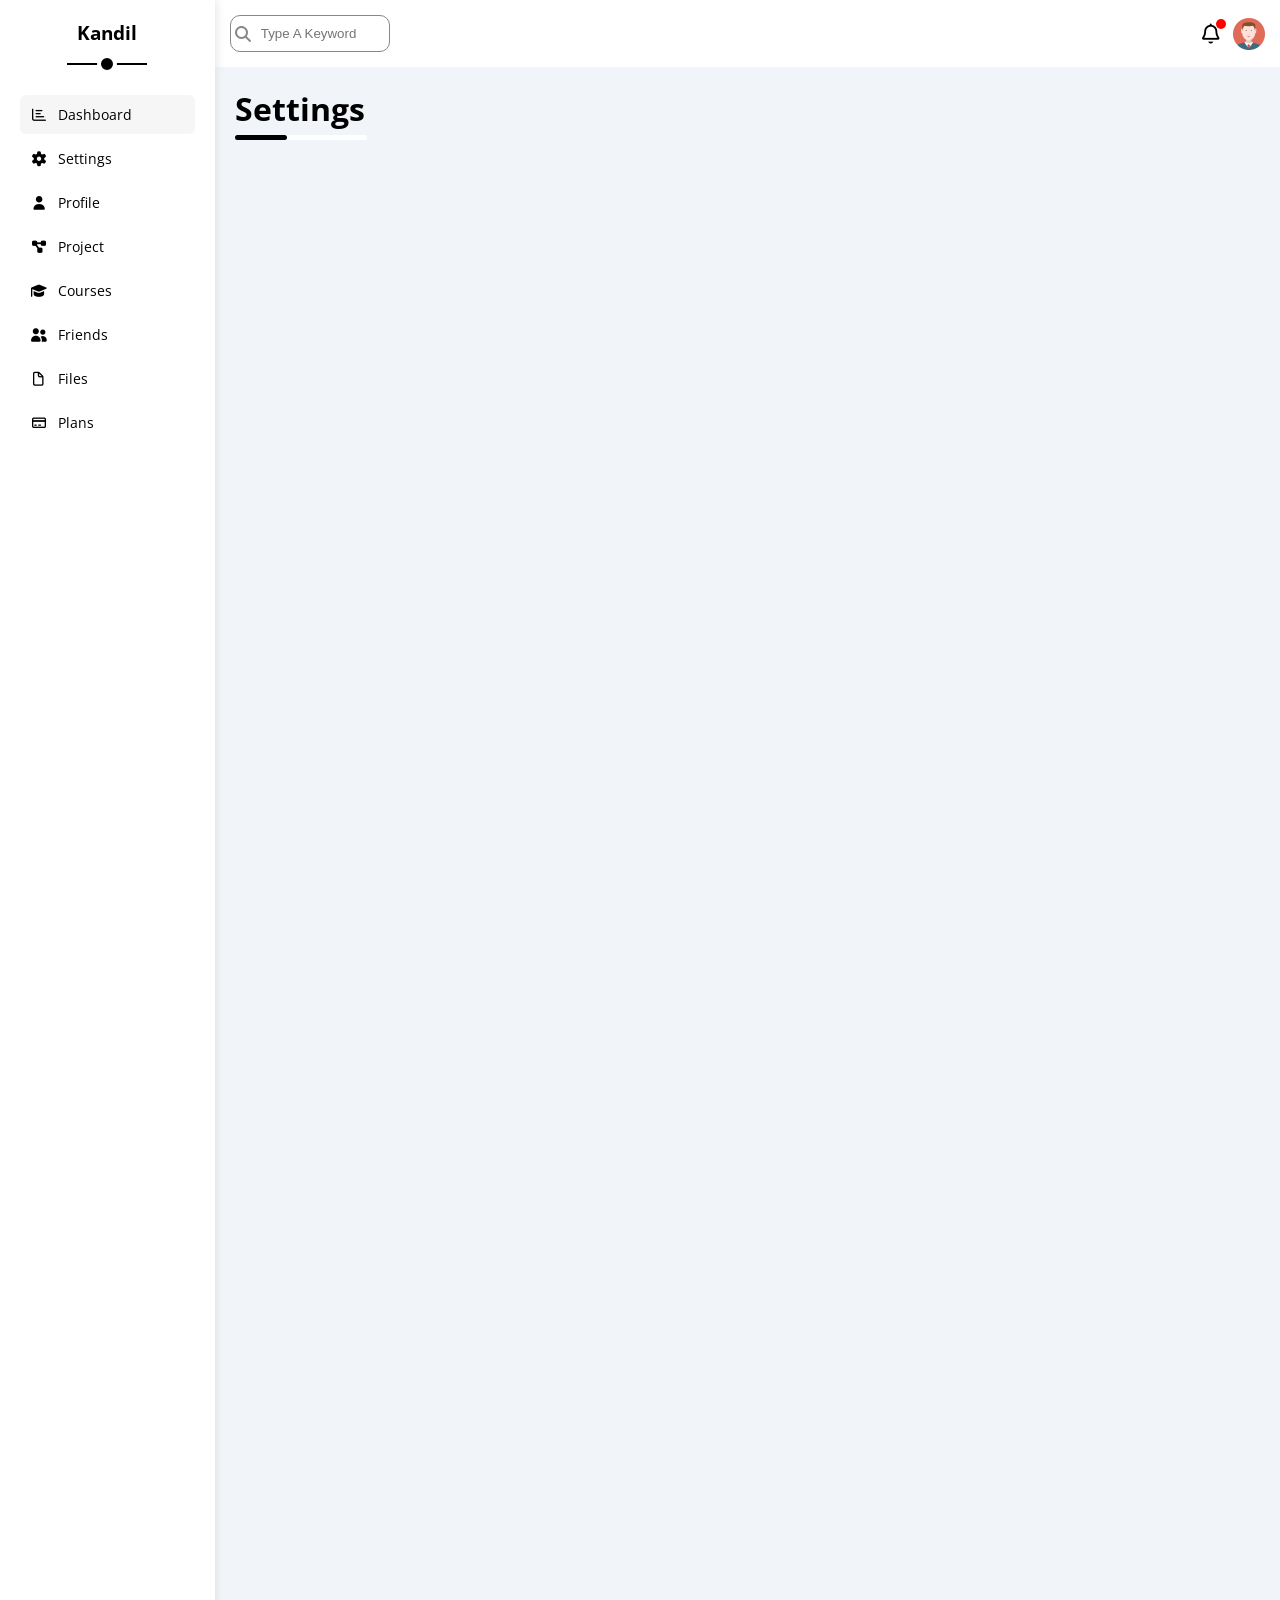
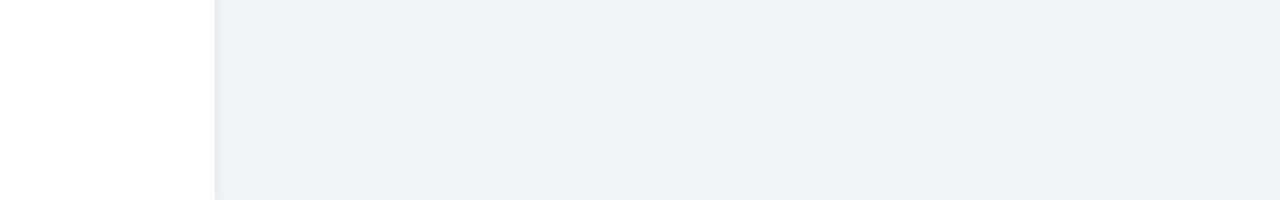
==== settings.html @ 18e1a75b "Template 4 Dashboard" ====
<!doctype html>
<html lang="en">
  <head>
    <meta charset="UTF-8" />
    <meta name="viewport" content="width=device-width, initial-scale=1.0" />
    <!-- Google Fonts -->
    <link rel="preconnect" href="https://fonts.googleapis.com" />
    <link rel="preconnect" href="https://fonts.gstatic.com" crossorigin />
    <link
      href="https://fonts.googleapis.com/css2?family=Open+Sans:ital,wght@0,300..800;1,300..800&display=swap"
      rel="stylesheet"
    />
    <!-- Google Fonts -->
    <!-- Font Awesome -->
    <link rel="stylesheet" href="css/all.min.css" />
    <!-- Font Awesome -->
    <!-- FrameWorke Css -->
    <link rel="stylesheet" href="css/framework.css" />
    <!-- FrameWorke Css -->
    <!-- Master Css -->
    <link rel="stylesheet" href="css/master.css" />
    <!-- Master Css -->
    <title>Kandil | Dashboard</title>
  </head>
  <body>
    <div class="page d-flex">
      <div class="sidebar bg-white p-20 p-relative">
        <h3 class="p-relative txt-center mt-0">Kandil</h3>
        <ul>
          <li>
            <a
              class="active d-flex align-center c-black fs-14 radius-6 p-10"
              href="index.html"
            >
              <i class="fa-regular fa-chart-bar fa-fw"></i>
              <span class="hide-mobile">Dashboard</span>
            </a>
          </li>

          <li>
            <a
              class="d-flex align-center c-black fs-14 radius-6 p-10"
              href="settings.html"
            >
              <i class="fa-solid fa-gear fa-fw"></i>
              <span>Settings</span>
            </a>
          </li>

          <li>
            <a
              class="d-flex align-center c-black fs-14 radius-6 p-10"
              href="profile.html"
            >
              <i class="fa-solid fa-user fa-fw"></i>
              <span>Profile</span>
            </a>
          </li>

          <li>
            <a
              class="d-flex align-center c-black fs-14 radius-6 p-10"
              href="project.html"
            >
              <i class="fa-solid fa-diagram-project fa-fw"></i>
              <span>Project</span>
            </a>
          </li>

          <li>
            <a
              class="d-flex align-center c-black fs-14 radius-6 p-10"
              href="courses.html"
            >
              <i class="fa-solid fa-graduation-cap fa-fw"></i>
              <span>Courses</span>
            </a>
          </li>

          <li>
            <a
              class="d-flex align-center c-black fs-14 radius-6 p-10"
              href="friends.html"
            >
              <i class="fa-solid fa-user-group fa-fw"></i>
              <span>Friends</span>
            </a>
          </li>

          <li>
            <a
              class="d-flex align-center c-black fs-14 radius-6 p-10"
              href="files.html"
            >
              <i class="fa-regular fa-file fa-fw"></i>
              <span>Files</span>
            </a>
          </li>

          <li>
            <a
              class="d-flex align-center c-black fs-14 radius-6 p-10"
              href="plans.html"
            >
              <i class="fa-regular fa-credit-card fa-fw"></i>
              <span>Plans</span>
            </a>
          </li>
        </ul>
      </div>
      <div class="content full-width">
        <div class="head bg-white p-15 flex-between">
          <div class="search p-relative">
            <input type="search" placeholder="Type A Keyword" />
          </div>
          <div class="icons d-flex align-center">
            <span class="notification p-relative">
              <i class="fa-regular fa-bell fa-lg"></i>
            </span>
            <img src="images/avatar.png" alt="avatar image" />
          </div>
        </div>
        <h1 class="p-relative">Settings</h1>

      </div>
    </div>
  </body>
</html>
---- css/framework.css ----
/*Start Box Model */
.d-block {
  display: block;
}
.d-flex {
  display: flex;
}
.justify-center {
  justify-content: center;
}
.align-center {
  align-items: center;
}
.flex-between {
  display: flex;
  justify-content: space-between;
  align-items: center;
}
.d-grid {
  display: grid;
}
.gap-20 {
  gap: 20px;
}
/* End Box Model */
/* Start Padding */
.p-10 {
  padding: 10px;
}
.p-15 {
  padding: 15px;
}
.p-20 {
  padding: 20px;
}
/* End Padding */
/* Start Margin */
.m-20 {
  margin: 20px;
}
.mt-0 {
  margin-top: 0;
}
.mt-5 {
  margin-top: 5px;
}
.mr-10 {
  margin-right: 10px;
}
.mb-10 {
  margin-bottom: 10px;
}
.mb-20 {
  margin-bottom: 20px;
}
/* End Margin */
/* Start Colors */
.bg-white {
  background-color: white;
}
.bg-green {
  background-color: #f6f6f6;
}
.bg-eee {
  background-color: #eee;
}
.c-black {
  color: black;
}
.c-grey {
  color: var(--grey-color);
}
/* End Colors */
/* Start Fonts */
.txt-center {
  text-align: center;
}
.fs-14 {
  font-size: 14px;
}
/* End Fonts */
/* Start Border */
.radius-6 {
  border-radius: 6px;
}
.radius-10 {
  border-radius: 10px;
}
/* End Border */
/* Start Position */
.p-relative {
  position: relative;
}
/* End Position*/
/* Start Width */
.full-width {
  width: 100%;
}
/* End Width */
/* Start Mobile Media */
@media (max-width: 767px) {
  .txt-c-in-mobile {
    text-align: center;
  }
  .d-block-mobile {
    display: block;
  }
  .d-none-mobile {
    display: none;
  }
}
/* End Mobile Media */
.btn-shape {
  font-size: 14px;
  border: 1px solid #eee;
  border-radius: 6px;
  padding: 4px 10px;
  background-color: var(--blue-color);
  color: white;
  cursor: pointer;
}
---- css/master.css ----
:root {
  --blue-color: #0075ff;
  --blue-alt-color: #0d69d5;
  --orang-color: #f59e0b;
  --red-colo: #f44336;
  --grey-color: #888;
}
* {
  box-sizing: border-box;
  padding: 0;
  margin: 0;
}
body {
  font-family: "Open Sans", sans-serif;
}
*:focus {
  outline: none;
}
a {
  text-decoration: none;
}
ul {
  list-style: none;
}

::-webkit-scrollbar {
  width: 15px;
}
::-webkit-scrollbar-track {
  background-color: white;
}
::-webkit-scrollbar-thumb {
  background-color: var(--blue-color);
}
::-webkit-scrollbar-thumb:hover {
  background-color: var(--blue-alt-color);
}
/*Start Sidbar*/
.page {
  background-color: #f1f5f9;
  min-height: 200vh;
}
.sidebar {
  width: 250px;
  box-shadow: 0 0 10px #ddd;
}
.sidebar > h3 {
  margin-bottom: 50px;
}
.sidebar > h3::before {
  content: "";
  position: absolute;
  background-color: black;
  width: 80px;
  height: 2px;
  bottom: -20px;
  left: 50%;
  transform: translateX(-50%);
}
.sidebar > h3::after {
  content: "";
  position: absolute;
  background-color: black;
  width: 12px;
  height: 12px;
  border-radius: 50%;
  left: 50%;
  transform: translateX(-50%);
  bottom: -29px;
  border: 4px solid white;
}
.sidebar ul li a {
  margin-bottom: 5px;
  transition: 0.3s;
}
.sidebar ul li a span {
  font-size: 14px;
  margin-left: 10px;
}
.sidebar ul li a.active,
.sidebar ul li a:hover {
  background-color: #f6f6f6;
}
@media (max-width: 767px) {
  .sidebar {
    width: 58px;
    padding: 10px;
  }
  .sidebar > h3 {
    font-size: 13px;
    margin-bottom: 15px;
  }
  .sidebar > h3::before,
  .sidebar > h3::after {
    display: none;
  }
  .sidebar ul li span {
    display: none;
  }
}
/*End Sidbar*/
/* Start Content => Head */
.content {
  overflow: hidden;
}
.head .search::before {
  content: "\f002";
  position: absolute;
  font-family: "Font Awesome 5 Free";
  font-weight: 900;
  color: var(--grey-color);
  top: 50%;
  left: 5px;
  transform: translateY(-50%);
}
.head .search input {
  padding: 10px;
  padding-left: 30px;
  border: 1px solid var(--grey-color);
  border-radius: 10px;
  width: 160px;
  caret-color: var(--grey-color);
  transition: 0.3s;
}
.head .search input:focus {
  width: 200px;
}
.head .search input:focus::placeholder {
  opacity: 0;
}

.head .icons .notification::before {
  content: "";
  position: absolute;
  width: 10px;
  height: 10px;
  border-radius: 50%;
  background-color: red;
  top: -4px;
  right: -3px;
}
.head .icons img {
  width: 32px;
  height: 32px;
  margin-left: 10px;
}
/* End Content => Head*/
/* Start page Heading */
.page h1 {
  margin: 20px 20px 40px;
}
.page h1::before,
.page h1::after {
  content: "";
  position: absolute;
  height: 3px;
  left: 0;
  bottom: -10px;
  border: 1px solid transparent;
  border-radius: 10px;
}
.page h1::before {
  background-color: white;
  width: 130px;
}
.page h1::after {
  background-color: black;
  width: 50px;
}
/* End page Heading */
/* Start Wrapper */
.wrapper {
  grid-template-columns: repeat(auto-fill, minmax(450px, 1fr));
  margin-left: 20px;
  margin-right: 20px;
}
.wrapper .welcome {
  overflow: hidden;
}
.wrapper .welcome .intro img {
  margin-bottom: -10px;
}
.wrapper .welcome img.avatar {
  width: 64px;
  height: 64px;
  border-radius: 50%;
  border: 4px solid white;
  margin-top: -10px;
  margin-left: 10px;
}
@media (max-width: 767px) {
  .wrapper .welcome img.avatar {
    text-align: center;
    display: block;
    margin: -10px auto;
  }
}
.wrapper .welcome .body {
  margin-top: 20px;
  border-top: 1px solid #eee;
  border-bottom: 1px solid #eee;
}
.wrapper .welcome .visit {
  display: block;
  width: fit-content;
  margin-left: auto;
}
.quik-draft input {
  outline: none;
  border: none;
}
.quik-draft textarea {
  resize: none;
  border: none;
  height: 200px;
}
.quik-draft .save {
  display: block;
  width: fit-content;
  margin-left: auto;
  margin-top: 10px;
}
@media (max-width: 767px) {
  .wrapper {
    grid-template-columns: minmax(200px, 1fr);
  }
}
/* End Wrapper */
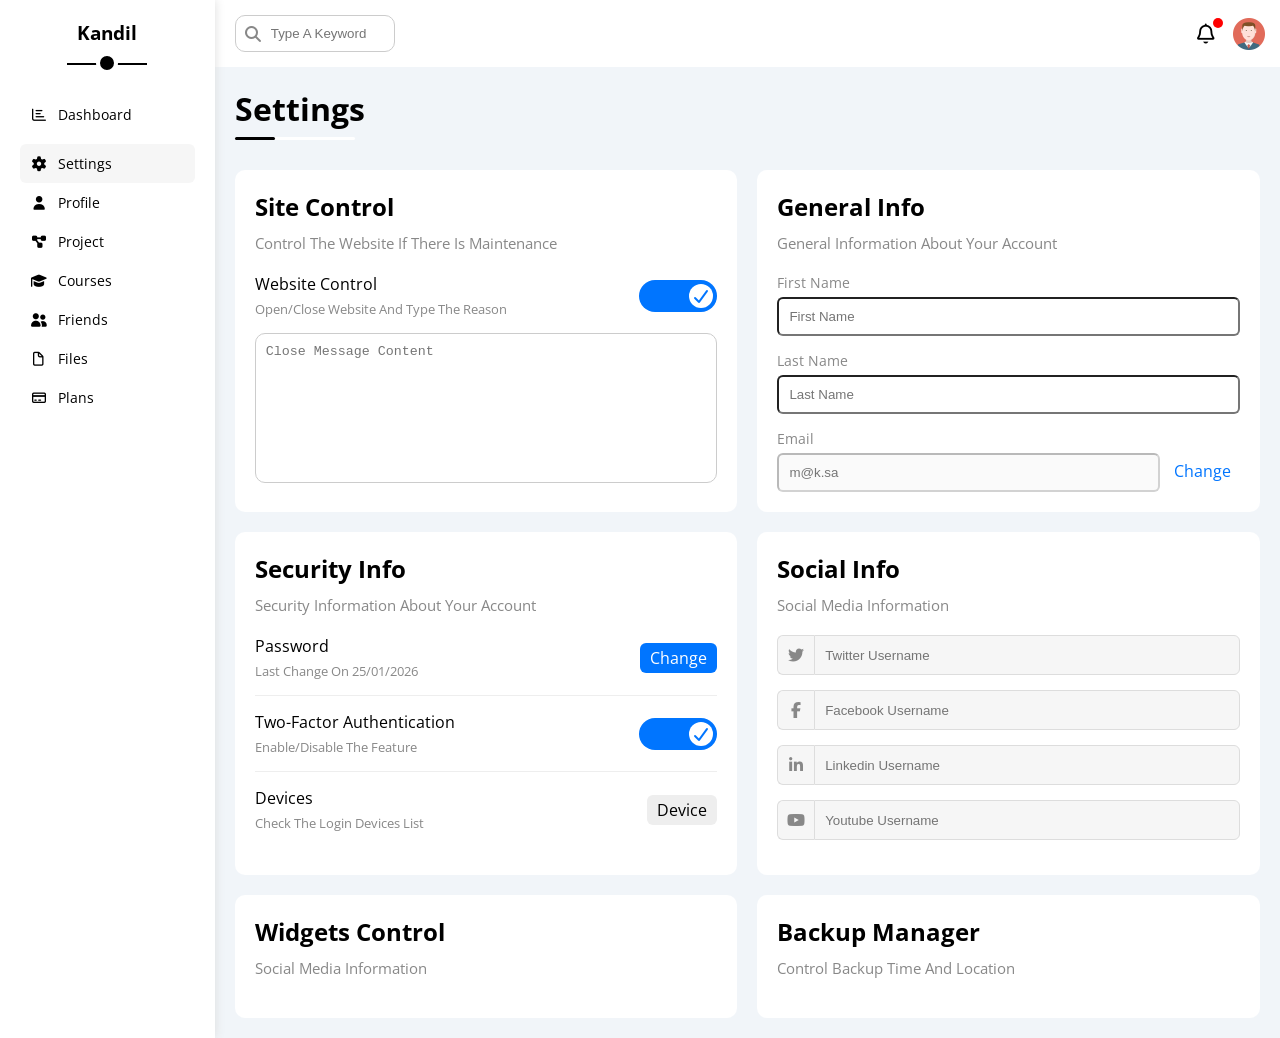
==== commit 07251069: "Add Security Info And Social Info" ====
--- a/settings.html
+++ b/settings.html
@@ -22,24 +22,26 @@
     <!-- Master Css -->
     <title>Kandil | Dashboard</title>
   </head>
+
   <body>
     <div class="page d-flex">
+      <!-- Start Sidebar -->
       <div class="sidebar bg-white p-20 p-relative">
-        <h3 class="p-relative txt-center mt-0">Kandil</h3>
+        <h3 class="m-0 txt-center p-relative">Kandil</h3>
         <ul>
           <li>
             <a
+              class="d-flex align-center fs-14 c-black radius-6 p-10 mb-10"
+              href="index.html"
+            >
+              <i class="fa-regular fa-chart-bar fa-fw"></i>
+              <span class="">Dashboard</span>
+            </a>
+          </li>
+
+          <li>
+            <a
               class="active d-flex align-center c-black fs-14 radius-6 p-10"
-              href="index.html"
-            >
-              <i class="fa-regular fa-chart-bar fa-fw"></i>
-              <span class="hide-mobile">Dashboard</span>
-            </a>
-          </li>
-
-          <li>
-            <a
-              class="d-flex align-center c-black fs-14 radius-6 p-10"
               href="settings.html"
             >
               <i class="fa-solid fa-gear fa-fw"></i>
@@ -108,10 +110,14 @@
           </li>
         </ul>
       </div>
-      <div class="content full-width">
+      <!-- End Sidebar -->
+
+      <!-- Start Content -->
+      <div class="content w-full">
+        <!-- Start Head -->
         <div class="head bg-white p-15 flex-between">
           <div class="search p-relative">
-            <input type="search" placeholder="Type A Keyword" />
+            <input class="p-10" type="search" placeholder="Type A Keyword" />
           </div>
           <div class="icons d-flex align-center">
             <span class="notification p-relative">
@@ -120,9 +126,194 @@
             <img src="images/avatar.png" alt="avatar image" />
           </div>
         </div>
+        <!-- End Head -->
+
+        <!-- Start Heading -->
         <h1 class="p-relative">Settings</h1>
-
+        <!-- End Heading -->
+
+        <!-- Start Wrapper -->
+        <div class="wrapper d-grid gap-20">
+          <!-- Start  Box Site Control -->
+          <div class="site-control p-20 bg-white radius-10">
+            <h2 class="mt-0 mb-10">Site Control</h2>
+            <p class="mt-0 mb-20 c-grey fs-15">
+              Control The Website If There Is Maintenance
+            </p>
+
+            <div class="flex-between mb-15">
+              <div class="web-control">
+                <span class="mt-0 mb-10">Website Control</span>
+                <p class="mt-5 mb-0 c-grey fs-13">
+                  Open/Close Website And Type The Reason
+                </p>
+              </div>
+
+              <div>
+                <label for="toggle">
+                  <input
+                    type="checkbox"
+                    id="toggle"
+                    class="toggle-checkbox"
+                    checked
+                  />
+                  <div class="toggle-switch"></div>
+                </label>
+              </div>
+            </div>
+
+            <textarea placeholder="Close Message Content"></textarea>
+          </div>
+          <!-- End  Box Site Control -->
+
+          <!-- Start General Info -->
+          <div class="general-info p-20 bg-white radius-10">
+            <h2 class="mt-0 mb-10">General Info</h2>
+            <p class="mt-0 mb-20 c-grey fs-15">
+              General Information About Your Account
+            </p>
+
+            <div class="mb-15">
+              <label for="fname" class="d-block mb-5 fs-14 c-grey"
+                >First Name</label
+              >
+              <input
+                type="text"
+                id="fname"
+                class="d-block w-full radius-6 p-10 border-ccc"
+                placeholder="First Name"
+              />
+            </div>
+
+            <div class="mb-15">
+              <label for="lname" class="d-block mb-5 fs-14 c-grey"
+                >Last Name</label
+              >
+              <input
+                type="text"
+                id="lname"
+                class="d-block w-full radius-6 p-10 border-ccc"
+                placeholder="Last Name"
+              />
+            </div>
+
+            <div>
+              <label for="email" class="d-block mb-5 fs-14 c-grey">Email</label>
+              <input
+                type="email"
+                id="email"
+                class="email radius-6 p-10 border-ccc w-full mr-10"
+                placeholder="m@k.sa"
+                disabled
+              />
+              <a href="#" class="c-blue">Change</a>
+            </div>
+          </div>
+          <!-- End General Info -->
+
+          <!-- Start Security Info -->
+          <div class="security-info p-20 bg-white radius-10">
+            <h2 class="mt-0 mb-10">Security Info</h2>
+            <p class="mt-0 mb-20 c-grey fs-15">
+              Security Information About Your Account
+            </p>
+            <div class="security-box mb-15 flex-between">
+              <div>
+                <span>Password</span>
+                <p class="c-grey fs-13 mt-5 mb-0">Last Change On 25/01/2026</p>
+              </div>
+              <a href="#" class="btn-shape c-white bg-blue change">Change</a>
+            </div>
+            <div class="security-box mb-15 flex-between">
+              <div>
+                <span>Two-Factor Authentication </span>
+                <p class="c-grey fs-13 mt-5 mb-0">Enable/Disable The Feature</p>
+              </div>
+              <label for="pass">
+                <input
+                  type="checkbox"
+                  id="pass"
+                  class="toggle-checkbox"
+                  checked
+                />
+                <div class="toggle-switch"></div>
+              </label>
+            </div>
+            <div class="security-box flex-between">
+              <div>
+                <span>Devices</span>
+                <p class="c-grey fs-13 mt-5 mb-0">
+                  Check The Login Devices List
+                </p>
+              </div>
+              <a href="#" class="btn-shape c-black bg-eee">Device</a>
+            </div>
+          </div>
+          <!-- End Security Info -->
+
+          <!-- Start Social Info -->
+          <div class="social-info p-20 bg-white radius-10">
+
+            <h2 class="mt-0 mb-10">Social Info</h2>
+            <p class="mt-0 mb-20 c-grey fs-15">Social Media Information</p>
+
+            <div class="social-box d-flex align-center mb-15">
+              <i class="fa-brands fa-twitter flex-center c-grey"></i>
+              <input
+                type="text"
+                placeholder="Twitter Username"
+                class="p-10 w-full twitter"
+              />
+            </div>
+
+            <div class="social-box d-flex align-center mb-15">
+              <i class="fa-brands fa-facebook-f flex-center c-grey"></i>
+              <input
+                type="text"
+                placeholder="Facebook Username"
+                class="p-10 w-full facebook"
+              />
+            </div>
+
+            <div class="social-box d-flex align-center mb-15">
+              <i class="fa-brands fa-linkedin-in flex-center c-grey"></i>
+              <input
+                type="text"
+                placeholder="Linkedin Username"
+                class="p-10 w-full linkedin"
+              />
+            </div>
+
+            <div class="social-box d-flex align-center mb-15">
+              <i class="fa-brands fa-youtube flex-center c-grey"></i>
+              <input
+                type="text"
+                placeholder="Youtube Username"
+                class="p-10 w-full youtube"
+              />
+            </div>
+          </div>
+          <!-- End Social Info -->
+
+          <!-- Start Widgets Control -->
+          <div class="widgets-control p-20 bg-white radius-10">
+            <h2 class="mt-0 mb-10">Widgets Control</h2>
+            <p class="mt-0 mb-20 c-grey fs-15">Social Media Information</p>
+          </div>
+          <!-- End Widgets Control -->
+
+          <!-- Start Backup Manager -->
+          <div class="backup-manager p-20 bg-white radius-10">
+            <h2 class="mt-0 mb-10">Backup Manager</h2>
+            <p class="mt-0 mb-20 c-grey fs-15">
+              Control Backup Time And Location
+            </p>
+          </div>
+          <!-- End Backup Manager -->
+        </div>
+        <!-- End Wrapper -->
       </div>
+      <!-- End Content -->
     </div>
   </body>
 </html>
--- a/css/framework.css
+++ b/css/framework.css
@@ -1,4 +1,15 @@
+:root {
+  --blue-color: #0075ff;
+  --blue-alt-color: #0d69d5;
+  --orange-color: #f59e0b;
+  --green-color: #22c55e;
+  --red-color: #f44336;
+  --grey-color: #888;
+}
 /*Start Box Model */
+.d-none {
+  display: none;
+}
 .d-block {
   display: block;
 }
@@ -8,14 +19,25 @@
 .justify-center {
   justify-content: center;
 }
+.space-between {
+  justify-content: space-between;
+}
 .align-center {
   align-items: center;
+}
+.f-wrap {
+  flex-wrap: wrap;
 }
 .flex-between {
   display: flex;
   justify-content: space-between;
   align-items: center;
 }
+.flex-center {
+  display: flex;
+  justify-content: center;
+  align-items: center;
+}
 .d-grid {
   display: grid;
 }
@@ -23,7 +45,11 @@
   gap: 20px;
 }
 /* End Box Model */
+
 /* Start Padding */
+.p-0 {
+  padding: 0;
+}
 .p-10 {
   padding: 10px;
 }
@@ -33,8 +59,36 @@
 .p-20 {
   padding: 20px;
 }
+.p-40 {
+  padding: 40px;
+}
+.pt-15 {
+  padding-top: 15px;
+}
+.pt-20 {
+  padding-top: 20px;
+}
+.pr-10 {
+  padding-right: 10px;
+}
+.pb-15 {
+  padding-bottom: 15px;
+}
+.pb-10 {
+  padding-bottom: 10px;
+}
+.pb-20 {
+  padding-bottom: 20px;
+}
+.pl-15 {
+  padding-left: 15px;
+}
 /* End Padding */
+
 /* Start Margin */
+.m-0 {
+  margin: 0;
+}
 .m-20 {
   margin: 20px;
 }
@@ -44,41 +98,129 @@
 .mt-5 {
   margin-top: 5px;
 }
+.mt-10 {
+  margin-top: 10px;
+}
+.mt-20 {
+  margin-top: 20px;
+}
+.mt-25 {
+  margin-top: 25px;
+}
 .mr-10 {
   margin-right: 10px;
 }
+.mr-15 {
+  margin-right: 15px;
+}
+.mr-20 {
+  margin-right: 20px;
+}
+.mb-5 {
+  margin-bottom: 5px;
+}
+.mb-6 {
+  margin-bottom: 6px;
+}
 .mb-10 {
   margin-bottom: 10px;
 }
+.mb-15 {
+  margin-bottom: 15px;
+}
 .mb-20 {
   margin-bottom: 20px;
 }
+.ml-10 {
+  margin-left: 10px;
+}
 /* End Margin */
+
 /* Start Colors */
+.c-white {
+  color: white;
+}
+.c-black {
+  color: black;
+}
+.c-grey {
+  color: var(--grey-color);
+}
+.c-blue {
+  color: var(--blue-color);
+}
+.c-orange {
+  color: var(--orange-color);
+}
+.c-red {
+  color: var(--red-color);
+}
+.c-green {
+  color: var(--green-color);
+}
+.c-ccc {
+  color: #ccc;
+}
+
+/* End Colors */
+
+/* Start Background - Colors */
 .bg-white {
   background-color: white;
 }
-.bg-green {
-  background-color: #f6f6f6;
-}
 .bg-eee {
   background-color: #eee;
 }
-.c-black {
-  color: black;
-}
-.c-grey {
-  color: var(--grey-color);
-}
-/* End Colors */
+.bg-grey {
+  background-color: #f6f6f6;
+}
+.bg-blue {
+  background-color: var(--blue-color);
+}
+.bg-orange {
+  background-color: var(--orange-color);
+}
+.bg-green {
+  background-color: var(--green-color);
+}
+.bg-red {
+  background-color: var(--red-color);
+}
+/* End Background - Colors */
+
 /* Start Fonts */
 .txt-center {
   text-align: center;
 }
+.fs-13 {
+  font-size: 13px;
+}
 .fs-14 {
   font-size: 14px;
 }
+.fs-15 {
+  font-size: 15px;
+}
+.fs-16 {
+  font-size: 16px;
+}
+.fs-17 {
+  font-size: 17px;
+}
+.fs-18 {
+  font-size: 18px;
+}
+.fs-20 {
+  font-size: 20px;
+}
+.fs-25 {
+  font-size: 25px;
+}
+.fw-bold {
+  font-weight: 700;
+}
 /* End Fonts */
+
 /* Start Border */
 .radius-6 {
   border-radius: 6px;
@@ -87,19 +229,28 @@
   border-radius: 10px;
 }
 /* End Border */
+
 /* Start Position */
 .p-relative {
   position: relative;
 }
+.p-absolute {
+  position: absolute;
+}
 /* End Position*/
+
 /* Start Width */
-.full-width {
+.w-full {
   width: 100%;
 }
+.w-fit {
+  width: fit-content;
+}
 /* End Width */
+
 /* Start Mobile Media */
 @media (max-width: 767px) {
-  .txt-c-in-mobile {
+  .txt-c-mobile {
     text-align: center;
   }
   .d-block-mobile {
@@ -108,14 +259,15 @@
   .d-none-mobile {
     display: none;
   }
+  .w-100 {
+    width: 100%;
+  }
 }
 /* End Mobile Media */
+
+/* Start Static Shap */
 .btn-shape {
-  font-size: 14px;
-  border: 1px solid #eee;
   border-radius: 6px;
   padding: 4px 10px;
-  background-color: var(--blue-color);
-  color: white;
-  cursor: pointer;
-}
+}
+/* End Static Shap */
--- a/css/master.css
+++ b/css/master.css
@@ -1,8 +1,9 @@
 :root {
   --blue-color: #0075ff;
   --blue-alt-color: #0d69d5;
-  --orang-color: #f59e0b;
-  --red-colo: #f44336;
+  --orange-color: #f59e0b;
+  --green-color: #22c55e;
+  --red-color: #f44336;
   --grey-color: #888;
 }
 * {
@@ -21,8 +22,8 @@
 }
 ul {
   list-style: none;
-}
-
+  padding: 0;
+}
 ::-webkit-scrollbar {
   width: 15px;
 }
@@ -35,11 +36,14 @@
 ::-webkit-scrollbar-thumb:hover {
   background-color: var(--blue-alt-color);
 }
+/* Start Page */
+.page {
+  min-height: 100vh;
+  background-color: #f1f5f9;
+}
+/* End Page */
+
 /*Start Sidbar*/
-.page {
-  background-color: #f1f5f9;
-  min-height: 200vh;
-}
 .sidebar {
   width: 250px;
   box-shadow: 0 0 10px #ddd;
@@ -50,9 +54,9 @@
 .sidebar > h3::before {
   content: "";
   position: absolute;
-  background-color: black;
   width: 80px;
   height: 2px;
+  background-color: black;
   bottom: -20px;
   left: 50%;
   transform: translateX(-50%);
@@ -60,169 +64,604 @@
 .sidebar > h3::after {
   content: "";
   position: absolute;
+  width: 14px;
+  height: 14px;
+  border-radius: 50%;
   background-color: black;
-  width: 12px;
-  height: 12px;
-  border-radius: 50%;
+  bottom: -29px;
   left: 50%;
   transform: translateX(-50%);
-  bottom: -29px;
   border: 4px solid white;
 }
 .sidebar ul li a {
-  margin-bottom: 5px;
-  transition: 0.3s;
-}
+  transition: 0.3s;
+}
+.sidebar ul li a.active,
+.sidebar ul li a:hover {
+  background-color: #f6f6f6;
+}
+
 .sidebar ul li a span {
   font-size: 14px;
   margin-left: 10px;
-}
-.sidebar ul li a.active,
-.sidebar ul li a:hover {
-  background-color: #f6f6f6;
 }
 @media (max-width: 767px) {
   .sidebar {
     width: 58px;
     padding: 10px;
   }
-  .sidebar > h3 {
+  .sidebar h3 {
     font-size: 13px;
     margin-bottom: 15px;
   }
-  .sidebar > h3::before,
-  .sidebar > h3::after {
+  .sidebar h3::before,
+  .sidebar h3::after {
     display: none;
   }
-  .sidebar ul li span {
+  .sidebar span {
     display: none;
   }
 }
+
 /*End Sidbar*/
+
 /* Start Content => Head */
 .content {
   overflow: hidden;
 }
 .head .search::before {
   content: "\f002";
-  position: absolute;
-  font-family: "Font Awesome 5 Free";
+  font-family: var(--fa-family-classic);
   font-weight: 900;
+  position: absolute;
+  left: 15px;
+  top: 50%;
+  transform: translateY(-50%);
   color: var(--grey-color);
-  top: 50%;
-  left: 5px;
-  transform: translateY(-50%);
 }
 .head .search input {
-  padding: 10px;
-  padding-left: 30px;
-  border: 1px solid var(--grey-color);
+  border: 1px solid #ccc;
+  caret-color: var(--grey-color);
   border-radius: 10px;
+  margin-left: 5px;
+  padding-left: 35px;
   width: 160px;
-  caret-color: var(--grey-color);
   transition: 0.3s;
 }
 .head .search input:focus {
   width: 200px;
 }
 .head .search input:focus::placeholder {
-  opacity: 0;
-}
-
+  color: transparent; /* or  opacity: 0; */
+}
 .head .icons .notification::before {
   content: "";
   position: absolute;
   width: 10px;
   height: 10px;
-  border-radius: 50%;
   background-color: red;
-  top: -4px;
-  right: -3px;
+  border-radius: 50%;
+  top: -5px;
+  right: -5px;
 }
 .head .icons img {
   width: 32px;
   height: 32px;
-  margin-left: 10px;
+  margin-left: 15px;
+  cursor: pointer;
 }
 /* End Content => Head*/
+
 /* Start page Heading */
+
 .page h1 {
   margin: 20px 20px 40px;
 }
 .page h1::before,
-.page h1::after {
+.page h1:after {
   content: "";
   position: absolute;
   height: 3px;
   left: 0;
   bottom: -10px;
-  border: 1px solid transparent;
-  border-radius: 10px;
+  border-radius: 6px;
 }
 .page h1::before {
+  width: 120px;
   background-color: white;
-  width: 130px;
 }
 .page h1::after {
+  width: 40px;
   background-color: black;
-  width: 50px;
 }
 /* End page Heading */
+
 /* Start Wrapper */
 .wrapper {
   grid-template-columns: repeat(auto-fill, minmax(450px, 1fr));
   margin-left: 20px;
   margin-right: 20px;
-}
-.wrapper .welcome {
-  overflow: hidden;
-}
-.wrapper .welcome .intro img {
-  margin-bottom: -10px;
-}
-.wrapper .welcome img.avatar {
-  width: 64px;
-  height: 64px;
-  border-radius: 50%;
-  border: 4px solid white;
-  margin-top: -10px;
-  margin-left: 10px;
-}
-@media (max-width: 767px) {
-  .wrapper .welcome img.avatar {
-    text-align: center;
-    display: block;
-    margin: -10px auto;
-  }
-}
-.wrapper .welcome .body {
-  margin-top: 20px;
-  border-top: 1px solid #eee;
-  border-bottom: 1px solid #eee;
-}
-.wrapper .welcome .visit {
-  display: block;
-  width: fit-content;
-  margin-left: auto;
-}
-.quik-draft input {
-  outline: none;
-  border: none;
-}
-.quik-draft textarea {
-  resize: none;
-  border: none;
-  height: 200px;
-}
-.quik-draft .save {
-  display: block;
-  width: fit-content;
-  margin-left: auto;
-  margin-top: 10px;
+  margin-bottom: 20px;
 }
 @media (max-width: 767px) {
   .wrapper {
     grid-template-columns: minmax(200px, 1fr);
-  }
-}
+    margin-left: 10px;
+    margin-right: 10px;
+    gap: 10px;
+  }
+}
+/* Start Box Welcome */
+.welcome {
+  overflow: hidden;
+}
+.welcome .intro img {
+  margin-bottom: -10px;
+  width: 200px;
+}
+.welcome img.avatar {
+  width: 64px;
+  height: 64px;
+  border-radius: 50%;
+  border: 4px solid white;
+  box-shadow: 0 0 5px #ddd;
+  margin-left: 20px;
+  margin-top: -32px;
+}
+.welcome .body {
+  border-top: 1px solid #ddd;
+  border-bottom: 1px solid #ddd;
+}
+.welcome .body > div {
+  flex: 1;
+}
+.welcome .visit {
+  margin: 0 15px 15px auto;
+  transition: 0.3s;
+}
+.welcome .visit:hover {
+  background-color: var(--blue-alt-color);
+}
+@media (max-width: 767px) {
+  .welcome .intro {
+    padding-bottom: -30px;
+  }
+  .welcome .body > div:not(:last-child) {
+    margin-bottom: 20px;
+  }
+}
+/* End Box Welcome */
+
+/* Start Box Quick Draft */
+.quick-draft input,
+.quick-draft textarea {
+  border: none;
+  outline: none;
+}
+.quick-draft textarea {
+  resize: none;
+  min-height: 200px;
+}
+.quick-draft input.save {
+  margin-left: auto;
+  cursor: pointer;
+  transition: 0.3s;
+}
+.quick-draft input.save:hover {
+  background-color: var(--blue-alt-color);
+}
+/* End Box Quick Draft */
+
+/* Start Yearly Targets*/
+.targets .target-row .icon {
+  width: 80px;
+  height: 80px;
+  margin-right: 15px;
+}
+.targets .target-row .details {
+  flex: 1;
+}
+.targets .target-row .details .progress {
+  height: 4px;
+}
+.targets .target-row .details .progress > span {
+  position: absolute;
+  top: 0;
+  left: 0;
+  height: 100%;
+}
+.targets .target-row .details .progress > span span {
+  position: absolute;
+  bottom: 16px;
+  right: -16px;
+  color: white;
+  padding: 2px 5px;
+  border-radius: 6px;
+  font-size: 12px;
+}
+.targets .target-row .details .progress > span span::after {
+  content: "";
+  position: absolute;
+  border-color: transparent;
+  border-style: solid;
+  border-width: 5px;
+  bottom: -10px;
+  left: 50%;
+  transform: translateX(-50%);
+}
+.targets .target-row .details .progress > .blue span::after {
+  border-top-color: var(--blue-color);
+}
+.targets .target-row .details .progress > .orange span::after {
+  border-top-color: var(--orange-color);
+}
+.targets .target-row .details .progress > .green span::after {
+  border-top-color: var(--green-color);
+}
+
+.blue .icon,
+.blue .progress {
+  background-color: rgb(0 117 255 / 20%);
+}
+.orange .icon,
+.orange .progress {
+  background-color: rgb(245 158 11 / 20%);
+}
+.green .icon,
+.green .progress {
+  background-color: rgb(34 197 94 / 20%);
+}
+/* End Yearly Targets*/
+
+/* Start Tickets */
+.tickets .box {
+  border: 1px solid #ccc;
+  width: calc(50% - 10px);
+}
+@media (max-width: 767px) {
+  .tickets .box {
+    width: 100%;
+  }
+}
+/* End Tickets */
+
+/* Start News*/
+.news .new-row:not(:last-child) {
+  border-bottom: 1px solid #ddd;
+}
+.news .new-row img {
+  width: 100px;
+  margin-right: 15px;
+}
+.news .new-row .info {
+  flex-grow: 1;
+}
+@media (max-width: 767px) {
+  .news .new-row {
+    flex-direction: column;
+    text-align: center;
+  }
+  .news .new-row .info p {
+    margin-bottom: 10px;
+  }
+}
+/* End News*/
+
+/* Start Tasks */
+.tasks .task-row:not(:last-child) {
+  border-bottom: 1px solid #eee;
+}
+.tasks .task-row .info {
+  flex-grow: 1;
+}
+.task-row .done {
+  text-decoration: line-through;
+  opacity: 0.3;
+}
+.tasks .task-row .icon .delete {
+  cursor: pointer;
+  transition: 0.3s;
+}
+.tasks .task-row .icon .delete:hover {
+  color: var(--red-color);
+  transform: scale(1.2);
+}
+/* End Tasks */
+
+/* Start  Search*/
+/* Without CSS Here */
+/* End  Search*/
+
+/* Start Uploads */
+.uploads .upload-row:not(:last-child) {
+  border-bottom: 1px solid #eee;
+}
+.uploads .upload-row img {
+  width: 40px;
+  height: 40px;
+  margin-right: 10px;
+}
+/* End Uploads */
+/* Start Project Progress */
+.last-project ul::before {
+  content: "";
+  position: absolute;
+  left: 11px;
+  width: 2px;
+  height: 100%;
+  background-color: var(--blue-color);
+}
+.last-project ul li::before {
+  content: "";
+  width: 20px;
+  height: 20px;
+  /* display: block; */
+  border-radius: 50%;
+  background-color: white;
+  border: 2px solid white;
+  outline: 2px solid var(--blue-color);
+  margin-right: 15px;
+  z-index: 1;
+}
+.last-project ul li.done::before {
+  background-color: var(--blue-color);
+}
+.last-project ul li.curent::before {
+  animation: change-color 0.8s infinite alternate;
+}
+@keyframes change-color {
+  from {
+    background-color: var(--blue-color);
+  }
+  to {
+    background-color: white;
+  }
+}
+.last-project img {
+  content: "";
+  position: absolute;
+  right: 0;
+  bottom: 0;
+  width: 160px;
+  opacity: 0.3;
+}
+/* End Project Progress */
+/* Start Reminders */
+.reminders ul li .circle {
+  width: 15px;
+  height: 15px;
+  border-radius: 50%;
+}
+.reminders ul li > .blue {
+  border-left: 2px solid var(--blue-color);
+}
+.reminders ul li > .green {
+  border-left: 2px solid var(--green-color);
+}
+.reminders ul li > .orange {
+  border-left: 2px solid var(--orange-color);
+}
+.reminders ul li > .red {
+  border-left: 2px solid var(--red-color);
+}
+/* End Reminders */
+/* Start Post */
+.latest-post img {
+  width: 61px;
+  height: 61px;
+  border-radius: 50%;
+  border: 4px solid white;
+  box-shadow: 0 0 5px #ddd;
+  margin-right: 10px;
+}
+
+.latest-post .post-paragraph {
+  line-height: 1.8;
+  border-top: 1px solid #eee;
+  border-bottom: 1px solid #eee;
+}
+/* End Post */
+
+/* Start Social Mediad */
+.social-media .box {
+  padding-left: 70px;
+  cursor: pointer;
+}
+.social-media .box i {
+  position: absolute;
+  top: 0;
+  left: 0;
+  width: 52px;
+  height: 100%;
+  transition: 0.3s;
+}
+.social-media .box i:hover {
+  transform: rotate(5deg);
+}
+.social-media .box.twitter {
+  background-color: rgb(29 161 242 / 20%);
+  color: #1da1f2;
+}
+.social-media .box.twitter i,
+.social-media .box.twitter a {
+  background-color: #1da1f2;
+}
+.social-media .box.facebook {
+  background-color: rgb(24 119 242 / 20%);
+  color: #1877f2;
+}
+.social-media .box.facebook i,
+.social-media .box.facebook a {
+  background-color: #1877f2;
+}
+.social-media .box.youtube {
+  background-color: rgb(255 0 0 / 20%);
+  color: #ff0000;
+}
+.social-media .box.youtube i,
+.social-media .box.youtube a {
+  background-color: #ff0000;
+}
+.social-media .box.linkedin {
+  background-color: rgb(10 102 194 / 20%);
+  color: #0a66c2;
+}
+.social-media .box.linkedin i,
+.social-media .box.linkedin a {
+  background-color: #0a66c2;
+}
+/* End Social Mediad */
+
+/* Start Projects - table  */
+.project-table .responsive-table {
+  overflow-x: auto;
+}
+.project-table table {
+  width: 100%; /*علشان يملى الشاشة*/
+  min-width: 1000px; /*علشان اما تصغر الشاشة الكلام مايدخلش في بعضة*/
+  border-spacing: 0;
+}
+
+.project-table table thead {
+  font-weight: bold;
+  background-color: #eee;
+}
+.project-table table td {
+  padding: 15px;
+}
+.project-table table tbody td {
+  border-bottom: 1px solid #eee;
+  border-left: 1px solid #eee;
+  transition: 0.3s;
+}
+.project-table table tbody td:last-child {
+  border-right: 1px solid #eee;
+}
+.project-table table tbody tr:hover td {
+  background-color: #f7f7f7;
+}
+.project-table table tbody img {
+  width: 32px;
+  height: 32px;
+  border-radius: 50%;
+  padding: 2px;
+}
+.project-table table tbody img:not(:first-child) {
+  margin-left: -20px;
+}
+/* End Projects - table  */
 /* End Wrapper */
+/* Start Dashboard Page */
+/* End Dashboard Page */
+
+/* Start Settings Page */
+/* Start Site Control */
+.toggle-checkbox {
+  appearance: none;
+  display: none; /*علشان كان فيه مسافة فوقة*/
+}
+.toggle-switch {
+  background-color: #ddd;
+  width: 78px;
+  height: 32px;
+  border-radius: 16px;
+  position: relative;
+  cursor: pointer;
+}
+.toggle-switch::before {
+  content: "\f00d";
+  position: absolute;
+  font-weight: 900;
+  font-family: var(--fa-family-classic);
+  background-color: white;
+  color: #eee;
+  width: 24px;
+  height: 24px;
+  border-radius: 50%;
+  top: 4px;
+  left: 4px;
+  display: flex;
+  justify-content: center;
+  align-items: center;
+  transition: 0.3s;
+}
+.toggle-checkbox:checked + .toggle-switch {
+  background-color: var(--blue-color);
+}
+.toggle-checkbox:checked + .toggle-switch::before {
+  left: 50px;
+  content: "\f00c";
+  color: var(--blue-color);
+}
+.site-control textarea {
+  resize: none;
+  width: 100%;
+  min-height: 150px;
+  padding: 10px;
+  border-radius: 10px;
+  border: 1px solid #ccc;
+  caret-color: var(--blue-color);
+}
+/* End Site Control */
+/* Start General Info */
+.general-info .email {
+  display: inline-flex;
+  width: calc(100% - 80px);
+}
+
+.general-info input:disabled {
+  cursor: no-drop;
+}
+/* End General Info */
+/* Start Security Info */
+.security-info .security-box {
+  padding-bottom: 15px;
+}
+.security-info .security-box:not(:last-child) {
+  border-bottom: 1px solid #eee;
+}
+.security-box .change {
+  transition: 0.3s;
+}
+.security-box .change:hover {
+  background-color: var(--blue-alt-color);
+}
+
+/* End Security Info */
+
+/* Start Social Info */
+.social-info .social-box i {
+  background-color: #f6f6f6;
+  height: 40px;
+  width: 40px;
+  border: 1px solid #ddd;
+  border-right: none;
+  border-radius: 6px 0 0 6px;
+  transition: 0.3s;
+}
+.social-info .social-box input {
+  background-color: #f6f6f6;
+  height: 40px;
+
+  border: 1px solid #ddd;
+  border-radius: 0 6px 6px 0;
+  caret-color: var(--blue-color);
+}
+/* .social-info .social-box:focus-within i {
+  color: black;
+} */
+/*OR .social-info .social-box:has(input.twitter:focus) i*/
+.social-info .social-box:has(input.twitter:focus) i {
+  color: #1da1f2;
+}
+.social-info .social-box:has(input.facebook:focus) i {
+  color: #1877f2;
+}
+.social-info .social-box:has(input.linkedin:focus) i {
+  color: #0a66c2;
+}
+.social-info .social-box:has(input.youtube:focus) i {
+  color: #ff0000;
+}
+/* End Social Info */
+/* End Settings Page */
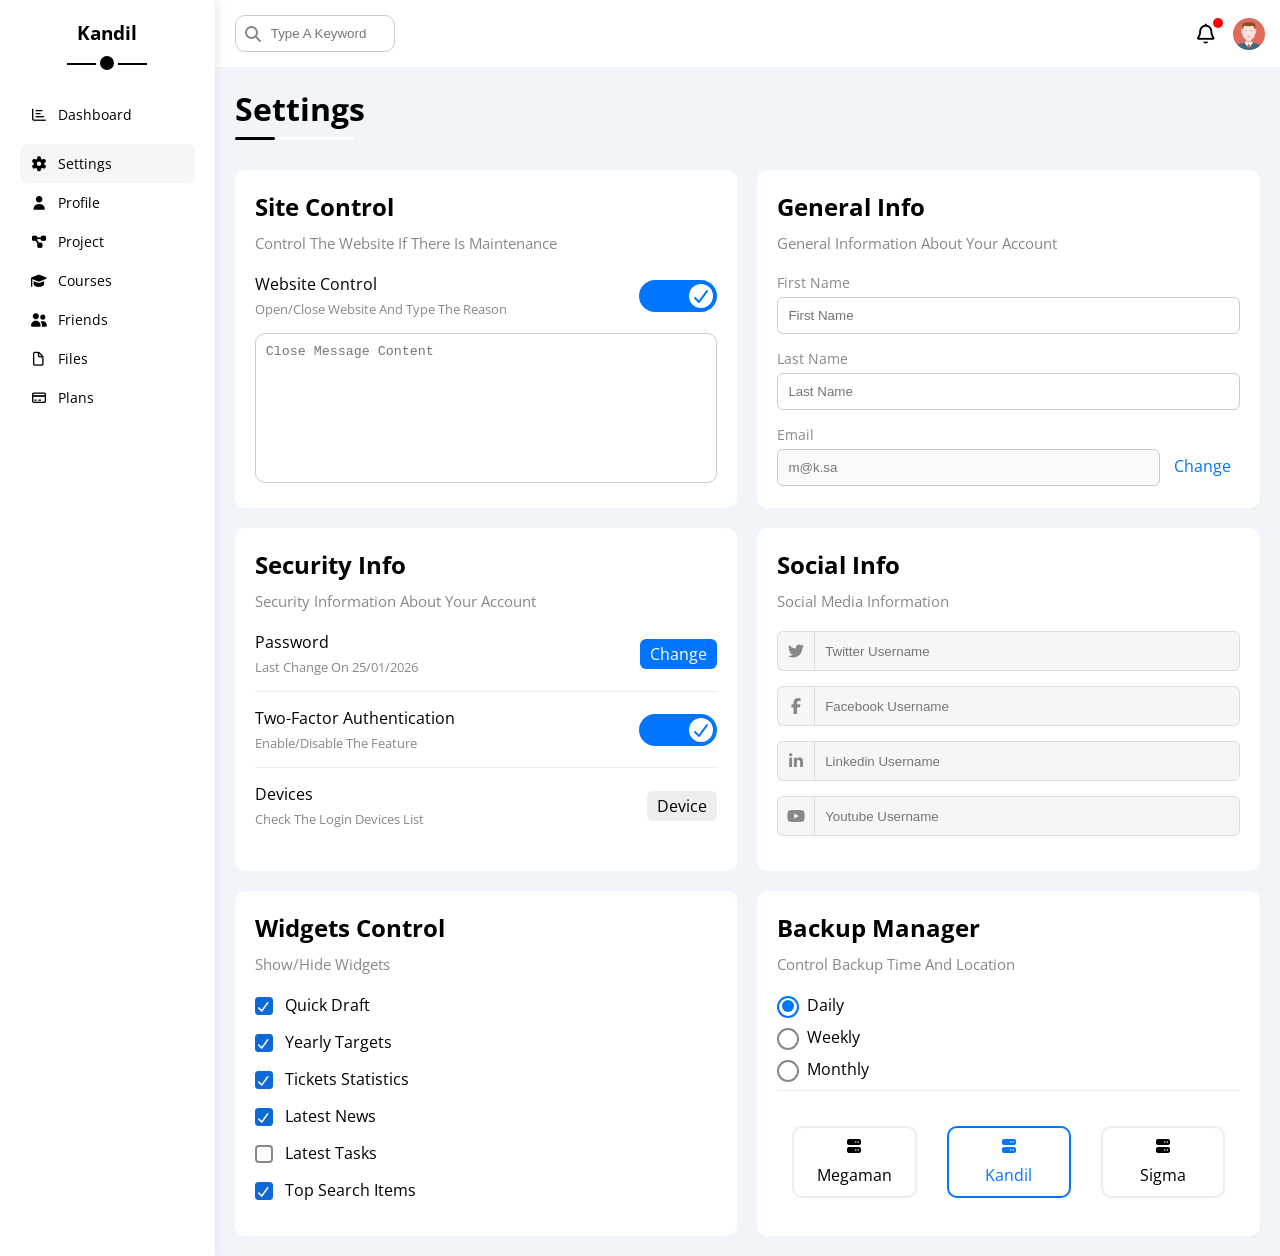
==== commit 852fdf57: "finish Setting Page" ====
--- a/settings.html
+++ b/settings.html
@@ -20,7 +20,7 @@
     <!-- Master Css -->
     <link rel="stylesheet" href="css/master.css" />
     <!-- Master Css -->
-    <title>Kandil | Dashboard</title>
+    <title>Kandil | Settings</title>
   </head>
 
   <body>
@@ -253,7 +253,6 @@
 
           <!-- Start Social Info -->
           <div class="social-info p-20 bg-white radius-10">
-
             <h2 class="mt-0 mb-10">Social Info</h2>
             <p class="mt-0 mb-20 c-grey fs-15">Social Media Information</p>
 
@@ -298,18 +297,79 @@
           <!-- Start Widgets Control -->
           <div class="widgets-control p-20 bg-white radius-10">
             <h2 class="mt-0 mb-10">Widgets Control</h2>
-            <p class="mt-0 mb-20 c-grey fs-15">Social Media Information</p>
+            <p class="mt-0 mb-20 c-grey fs-15">Show/Hide Widgets</p>
+            <div class="control d-flex align-center mb-15">
+              <input type="checkbox" id="one" checked />
+              <label for="one">Quick Draft</label>
+            </div>
+            <div class="control d-flex align-center mb-15">
+              <input type="checkbox" id="two" checked />
+              <label for="two">Yearly Targets</label>
+            </div>
+            <div class="control d-flex align-center mb-15">
+              <input type="checkbox" id="three" checked />
+              <label for="three">Tickets Statistics</label>
+            </div>
+            <div class="control d-flex align-center mb-15">
+              <input type="checkbox" id="four" checked />
+              <label for="four">Latest News</label>
+            </div>
+            <div class="control d-flex align-center mb-15">
+              <input type="checkbox" id="five" />
+              <label for="five">Latest Tasks</label>
+            </div>
+            <div class="control d-flex align-center mb-15">
+              <input type="checkbox" id="six" checked />
+              <label for="six">Top Search Items</label>
+            </div>
           </div>
           <!-- End Widgets Control -->
 
           <!-- Start Backup Manager -->
-          <div class="backup-manager p-20 bg-white radius-10">
+          <div class="backup-control p-20 bg-white radius-10">
             <h2 class="mt-0 mb-10">Backup Manager</h2>
             <p class="mt-0 mb-20 c-grey fs-15">
               Control Backup Time And Location
             </p>
-          </div>
-          <!-- End Backup Manager -->
+            <div class="backup d-flex align-center mb-10">
+              <input type="radio" id="daily" name="time" checked />
+              <label for="daily">Daily</label>
+            </div>
+            <div class="backup d-flex align-center mb-10">
+              <input type="radio" id="weekly" name="time" />
+              <label for="weekly">Weekly</label>
+            </div>
+            <div class="backup d-flex align-center mb-10">
+              <input type="radio" id="monthly" name="time" />
+              <label for="monthly">Monthly</label>
+            </div>
+
+            <div class="servers d-flex align-center txt-center">
+              <input type="radio" id="server-one" name="servers" />
+              <div class="server w-full radius-10 mb-15">
+                <label for="server-one">
+                  <i class="fa-solid fa-server"></i>
+                  <span>Megaman</span>
+                </label>
+              </div>
+
+              <input type="radio" id="server-two" name="servers" checked />
+              <div class="server w-full radius-10 mb-15">
+                <label for="server-two">
+                  <i class="fa-solid fa-server"></i>
+                  Kandil
+                </label>
+              </div>
+
+              <input type="radio" id="server-three" name="servers" />
+              <div class="server w-full radius-10 mb-15">
+                <label for="server-three">
+                  <i class="fa-solid fa-server"></i>
+                  Sigma
+                </label>
+              </div>
+            </div>
+          </div>
         </div>
         <!-- End Wrapper -->
       </div>
--- a/css/framework.css
+++ b/css/framework.css
@@ -46,6 +46,15 @@
 }
 /* End Box Model */
 
+/* Start Position */
+.p-relative {
+  position: relative;
+}
+.p-absolute {
+  position: absolute;
+}
+/* End Position*/
+
 /* Start Padding */
 .p-0 {
   padding: 0;
@@ -89,6 +98,12 @@
 .m-0 {
   margin: 0;
 }
+.m-10 {
+  margin: 10px;
+}
+.m-15 {
+  margin: 15px;
+}
 .m-20 {
   margin: 20px;
 }
@@ -130,6 +145,9 @@
 }
 .mb-20 {
   margin-bottom: 20px;
+}
+.mb-25 {
+  margin-bottom: 25px;
 }
 .ml-10 {
   margin-left: 10px;
@@ -161,7 +179,6 @@
 .c-ccc {
   color: #ccc;
 }
-
 /* End Colors */
 
 /* Start Background - Colors */
@@ -228,23 +245,23 @@
 .radius-10 {
   border-radius: 10px;
 }
+.border-none {
+  border: none;
+}
+.border-ccc {
+  border: 1px solid #ccc;
+}
 /* End Border */
 
-/* Start Position */
-.p-relative {
-  position: relative;
-}
-.p-absolute {
-  position: absolute;
-}
-/* End Position*/
-
-/* Start Width */
+/* Start Width + height */
 .w-full {
   width: 100%;
 }
 .w-fit {
   width: fit-content;
+}
+.h-full {
+  height: 100%;
 }
 /* End Width */
 
--- a/css/master.css
+++ b/css/master.css
@@ -608,7 +608,6 @@
   display: inline-flex;
   width: calc(100% - 80px);
 }
-
 .general-info input:disabled {
   cursor: no-drop;
 }
@@ -664,4 +663,162 @@
   color: #ff0000;
 }
 /* End Social Info */
+
+/* Start Widgets Control */
+.widgets-control .control label {
+  padding-left: 30px;
+  cursor: pointer;
+  position: relative;
+}
+.widgets-control .control label::before {
+  content: "";
+  position: absolute;
+  width: 14px;
+  height: 14px;
+  border: 2px solid var(--grey-color);
+  border-radius: 4px;
+  top: 50%;
+  left: 0;
+  margin-top: -8px;
+  transition: 0.3s;
+}
+.widgets-control .control:hover label::before {
+  border-color: var(--blue-color);
+}
+.widgets-control .control label::after {
+  content: "\f00c";
+  position: absolute;
+  font-weight: 900;
+  font-family: var(--fa-family-classic);
+  top: 50%;
+  left: 0;
+  margin-top: -8px;
+  display: flex;
+  justify-content: center;
+  align-items: center;
+  font-size: 12px;
+  background-color: var(--blue-alt-color);
+  color: white;
+  width: 18px;
+  height: 18px;
+  border-radius: 4px;
+  transform: scale(0);
+  transition: 0.3s;
+}
+.widgets-control .control input[type="checkbox"]:checked + label::after {
+  transform: scale(1) rotate(360deg);
+}
+.widgets-control .control input[type="checkbox"] {
+  -webkit-appearance: none;
+  appearance: none;
+}
+/* End Widgets Control */
+
+/* Start Backup Manager */
+.backup-control .backup label {
+  padding-left: 30px;
+  cursor: pointer;
+  position: relative;
+}
+.backup-control .backup label::before {
+  content: "";
+  position: absolute;
+  width: 18px;
+  height: 18px;
+  border: 2px solid var(--grey-color);
+  border-radius: 50%;
+  top: 50%;
+  left: 0;
+  margin-top: -9px;
+  transition: 0.3s;
+}
+.backup-control .backup label::after {
+  content: "";
+  position: absolute;
+  width: 12px;
+  height: 12px;
+  background-color: var(--blue-color);
+  border-radius: 50%;
+  top: 70%;
+  left: 5px;
+  margin-top: -9px;
+  transform: scale(0);
+  transition: 0.3s;
+}
+.backup-control .backup input[type="radio"]:checked + label::before {
+  border-color: var(--blue-color);
+}
+.backup-control .backup input[type="radio"]:checked + label::after {
+  transform: scale(1);
+}
+.backup-control .backup input[type="radio"] {
+  -webkit-appearance: none;
+  appearance: none;
+}
+/*
+.backup-control .servers {
+  border-top: 1px solid #eee;
+  padding-top: 20px;
+}
+.backup-control .servers .server {
+  border: 2px solid #eee;
+  position: relative;
+  margin: 5px;
+
+}
+.backup-control .servers .server label {
+  cursor: pointer;
+  display: block;
+  text-align: center;
+}
+
+.backup-control .servers .server i {
+  margin: 0 auto 10px;
+}
+.backup-control .servers input[type="radio"]:checked + .server {
+  border-color: var(--blue-color);
+  color: var(--blue-color);
+}
+.backup-control .servers input[type="radio"] {
+  -webkit-appearance: none;
+  appearance: none;
+}
+@media (max-width: 767px) {
+  .backup-control .servers {
+    flex-wrap: wrap;
+  }
+}
+*/
+
+.backup-control .servers {
+  border-top: 1px solid #eee;
+  padding-top: 20px;
+}
+.backup-control .servers .server {
+  margin: 15px;
+  border: 2px solid #EEE;
+}
+.backup-control .servers label{
+  display: flex;
+  flex-direction: column;
+  padding: 10px 0;
+  cursor: pointer;
+}
+.backup-control .servers label i{
+  margin: 0 auto 10px;
+}
+.backup-control .servers input[type="radio"]:checked + .server{
+  border-color: var(--blue-color);
+  color: var(--blue-color);
+}
+.backup-control .servers input[type="radio"] {
+  -webkit-appearance: none;
+  appearance: none;
+}
+@media(max-width:767px){
+  .backup-control .servers{
+    flex-wrap: wrap;
+  }
+}
+/* End Backup Manager */
 /* End Settings Page */
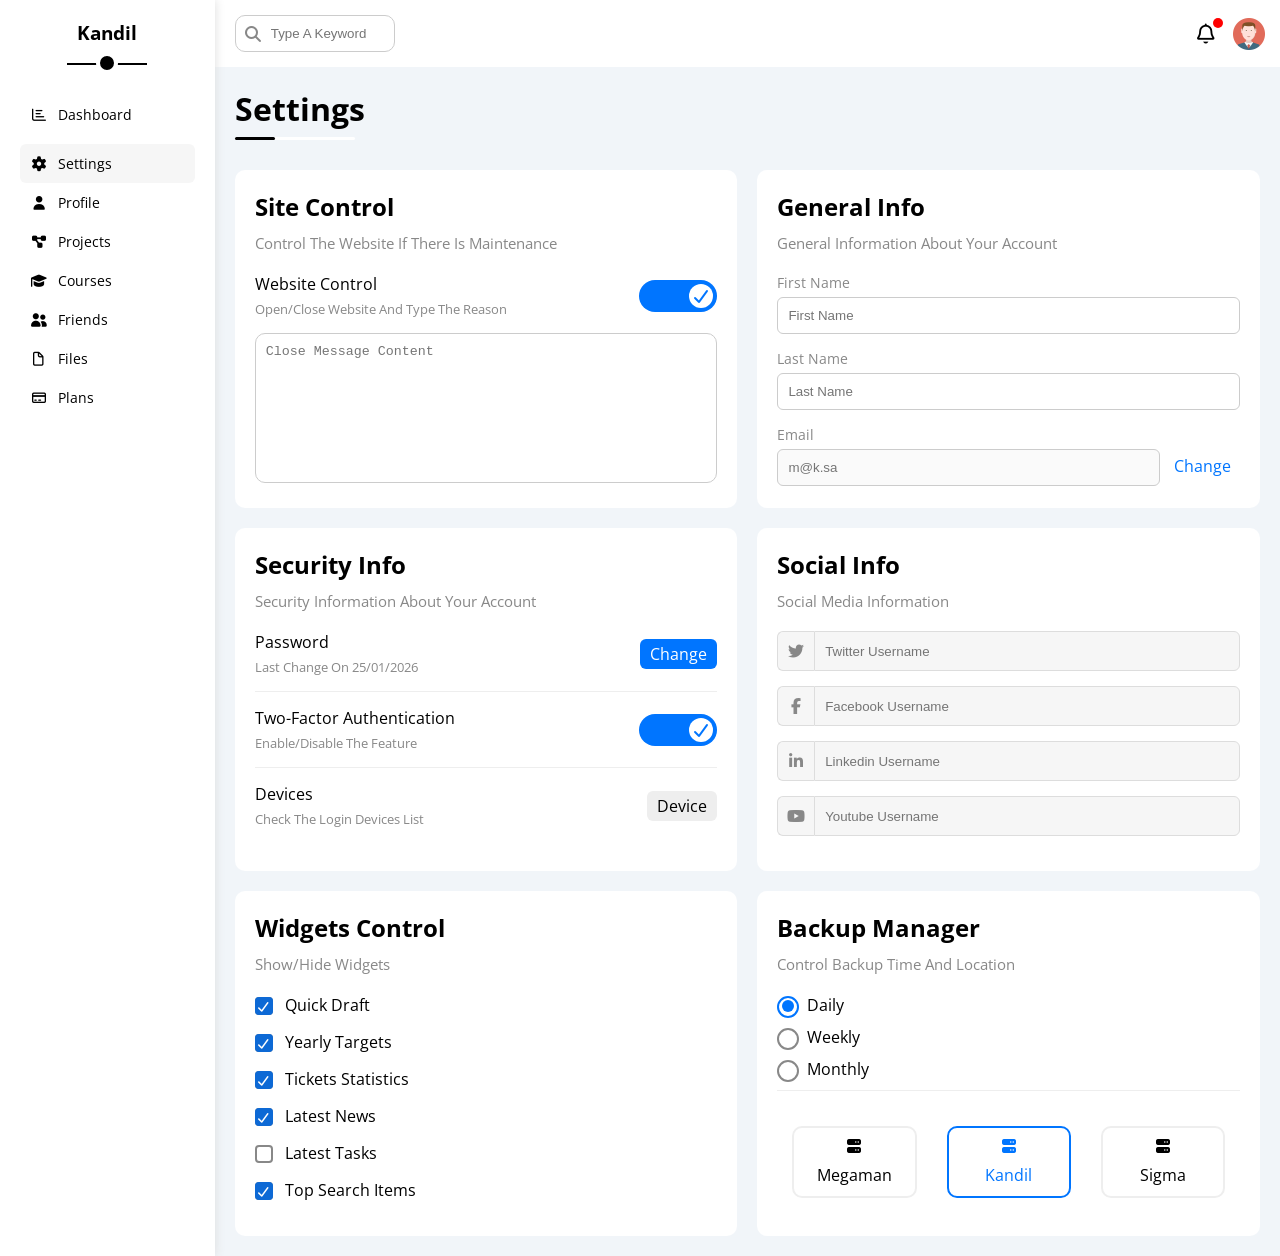
==== commit 9f72e655: "add pages withou coding" ====
--- a/settings.html
+++ b/settings.html
@@ -62,10 +62,10 @@
           <li>
             <a
               class="d-flex align-center c-black fs-14 radius-6 p-10"
-              href="project.html"
+              href="projects.html"
             >
               <i class="fa-solid fa-diagram-project fa-fw"></i>
-              <span>Project</span>
+              <span>Projects</span>
             </a>
           </li>
 
